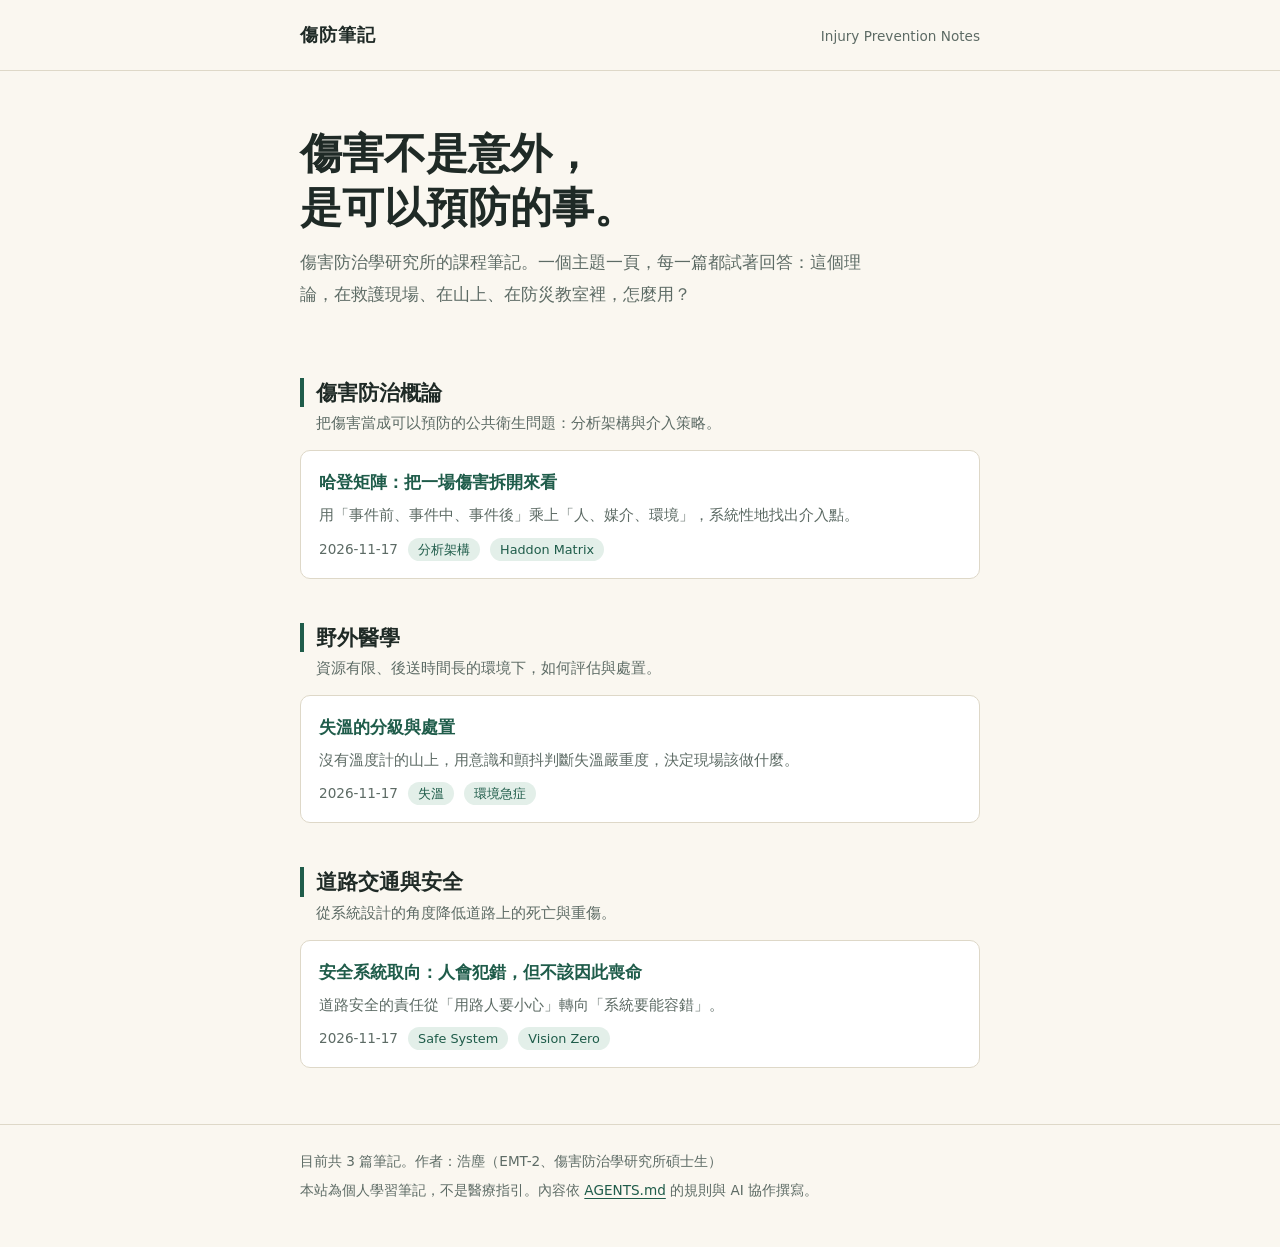
==== index.html @ d81adc54 "建立傷防筆記：AGENTS.md 規則、樣板與三篇範例筆記 Co-Authored-By: Claude Fable 5.2 <noreply@anthropic.com> Claude-Sessio" ====
<!DOCTYPE html>
<html lang="zh-Hant-TW">
<head>
  <meta charset="utf-8">
  <meta name="viewport" content="width=device-width, initial-scale=1">
  <title>傷防筆記｜傷害防治學研究所課程筆記</title>
  <meta name="description" content="臺北醫學大學傷害防治學研究所的課程筆記：一個主題一頁，每篇都連回現場。">
  <link rel="stylesheet" href="assets/style.css">
</head>
<body>
  <header class="site-header">
    <div class="wrap">
      <a class="site-title" href="index.html">傷防筆記</a>
      <span class="site-sub">Injury Prevention Notes</span>
    </div>
  </header>

  <main class="wrap">
    <div class="hero">
      <h1>傷害不是意外，<br>是可以預防的事。</h1>
      <p>傷害防治學研究所的課程筆記。一個主題一頁，每一篇都試著回答：這個理論，在救護現場、在山上、在防災教室裡，怎麼用？</p>
    </div>

    <div id="courses"></div>
    <noscript><p class="empty">請開啟 JavaScript 以顯示筆記清單。</p></noscript>
  </main>

  <footer class="site-footer">
    <div class="wrap">
      <p>目前共 <span id="note-count">0</span> 篇筆記。作者：浩塵（EMT-2、傷害防治學研究所碩士生）</p>
      <p>本站為個人學習筆記，不是醫療指引。內容依 <a href="AGENTS.md">AGENTS.md</a> 的規則與 AI 協作撰寫。</p>
    </div>
  </footer>

  <script src="data/notes.js"></script>
  <script src="assets/site.js"></script>
</body>
</html>
---- assets/style.css ----
:root {
  --bg: #faf7f0;
  --surface: #ffffff;
  --text: #1f2a26;
  --muted: #5d6b65;
  --line: #ded8c8;
  --accent: #1f5c4a;
  --accent-soft: #e3efe9;
  --warn: #b4531a;
  --warn-soft: #fbeadc;
  --radius: 10px;
  --font: "Noto Sans TC", "PingFang TC", "Microsoft JhengHei", system-ui, sans-serif;
  --font-serif: "Noto Serif TC", "Songti TC", "PMingLiU", serif;
}

@media (prefers-color-scheme: dark) {
  :root {
    --bg: #141a18;
    --surface: #1c2421;
    --text: #e6ebe7;
    --muted: #9aa8a1;
    --line: #2f3a36;
    --accent: #7fc9ae;
    --accent-soft: #20332c;
    --warn: #f0a268;
    --warn-soft: #3a2a1d;
  }
}

* { box-sizing: border-box; }

html { -webkit-text-size-adjust: 100%; }

body {
  margin: 0;
  background: var(--bg);
  color: var(--text);
  font-family: var(--font);
  font-size: 17px;
  line-height: 1.85;
}

.wrap {
  max-width: 720px;
  margin: 0 auto;
  padding: 0 20px;
}

a { color: var(--accent); text-underline-offset: 3px; }
a:hover { text-decoration-thickness: 2px; }

/* 頁首 */
.site-header {
  border-bottom: 1px solid var(--line);
  padding: 18px 0;
}
.site-header .wrap {
  display: flex;
  align-items: baseline;
  justify-content: space-between;
  gap: 12px;
}
.site-title {
  font-family: var(--font-serif);
  font-weight: 700;
  font-size: 1.15rem;
  color: var(--text);
  text-decoration: none;
  letter-spacing: 0.05em;
}
.site-sub { color: var(--muted); font-size: 0.85rem; }

/* 首頁 */
.hero { padding: 56px 0 24px; }
.hero h1 {
  font-family: var(--font-serif);
  font-size: clamp(1.9rem, 6vw, 2.6rem);
  line-height: 1.3;
  margin: 0 0 12px;
}
.hero p { color: var(--muted); margin: 0; max-width: 34em; }

.course { margin: 44px 0; }
.course h2 {
  font-family: var(--font-serif);
  font-size: 1.3rem;
  margin: 0 0 2px;
  padding-left: 12px;
  border-left: 4px solid var(--accent);
  line-height: 1.4;
}
.course-desc { color: var(--muted); font-size: 0.92rem; margin: 0 0 14px 16px; }

.note-list { list-style: none; margin: 0; padding: 0; display: grid; gap: 12px; }
.note-card {
  display: block;
  background: var(--surface);
  border: 1px solid var(--line);
  border-radius: var(--radius);
  padding: 16px 18px;
  color: inherit;
  text-decoration: none;
  transition: border-color 0.15s, transform 0.15s;
}
.note-card:hover { border-color: var(--accent); transform: translateY(-1px); }
.note-card h3 { margin: 0 0 4px; font-size: 1.08rem; color: var(--accent); }
.note-card p { margin: 0 0 8px; color: var(--muted); font-size: 0.93rem; line-height: 1.7; }
.note-card .meta { margin: 0; }

.empty { color: var(--muted); font-size: 0.93rem; margin-left: 16px; }

/* 共用 */
.meta {
  display: flex;
  flex-wrap: wrap;
  align-items: center;
  gap: 6px 10px;
  color: var(--muted);
  font-size: 0.85rem;
}
.tag {
  background: var(--accent-soft);
  color: var(--accent);
  border-radius: 999px;
  padding: 0 10px;
  font-size: 0.8rem;
  line-height: 1.8;
}

/* 筆記頁 */
.breadcrumb { margin: 28px 0 0; font-size: 0.88rem; color: var(--muted); }
.breadcrumb a { color: var(--muted); }

.note-head { padding: 12px 0 20px; border-bottom: 1px solid var(--line); }
.note-head h1 {
  font-family: var(--font-serif);
  font-size: clamp(1.7rem, 5.5vw, 2.2rem);
  line-height: 1.35;
  margin: 0 0 12px;
}

.note section { margin: 36px 0; }
.note h2 {
  font-family: var(--font-serif);
  font-size: 1.3rem;
  margin: 0 0 12px;
  padding-left: 12px;
  border-left: 4px solid var(--accent);
  line-height: 1.4;
}
.note h3 { font-size: 1.05rem; margin: 26px 0 8px; }
.note p { margin: 0 0 14px; }
.note ul, .note ol { margin: 0 0 14px; padding-left: 1.4em; }
.note li { margin-bottom: 4px; }

#key p {
  background: var(--accent-soft);
  border-radius: var(--radius);
  padding: 16px 18px;
  font-size: 1.05rem;
  font-weight: 500;
  margin: 0;
}

.callout {
  border-left: 4px solid var(--accent);
  background: var(--surface);
  border-radius: 0 var(--radius) var(--radius) 0;
  padding: 12px 16px;
  margin: 0 0 14px;
  font-size: 0.95rem;
}
.callout.warn { border-left-color: var(--warn); background: var(--warn-soft); }
.callout strong { color: var(--accent); }
.callout.warn strong { color: var(--warn); }

.table-wrap { overflow-x: auto; margin: 0 0 14px; }
table {
  border-collapse: collapse;
  width: 100%;
  min-width: 480px;
  font-size: 0.92rem;
  line-height: 1.65;
  background: var(--surface);
}
th, td { border: 1px solid var(--line); padding: 8px 10px; text-align: left; vertical-align: top; }
th { background: var(--accent-soft); color: var(--accent); font-weight: 600; white-space: nowrap; }

details {
  background: var(--surface);
  border: 1px solid var(--line);
  border-radius: var(--radius);
  padding: 10px 16px;
  margin-bottom: 10px;
}
summary { cursor: pointer; font-weight: 500; }
details[open] summary { margin-bottom: 8px; color: var(--accent); }
details p:last-child { margin-bottom: 0; }

#refs li { font-size: 0.9rem; color: var(--muted); }

/* 頁尾 */
.site-footer {
  border-top: 1px solid var(--line);
  margin-top: 56px;
  padding: 24px 0 40px;
  color: var(--muted);
  font-size: 0.85rem;
}
.site-footer p { margin: 0 0 4px; }
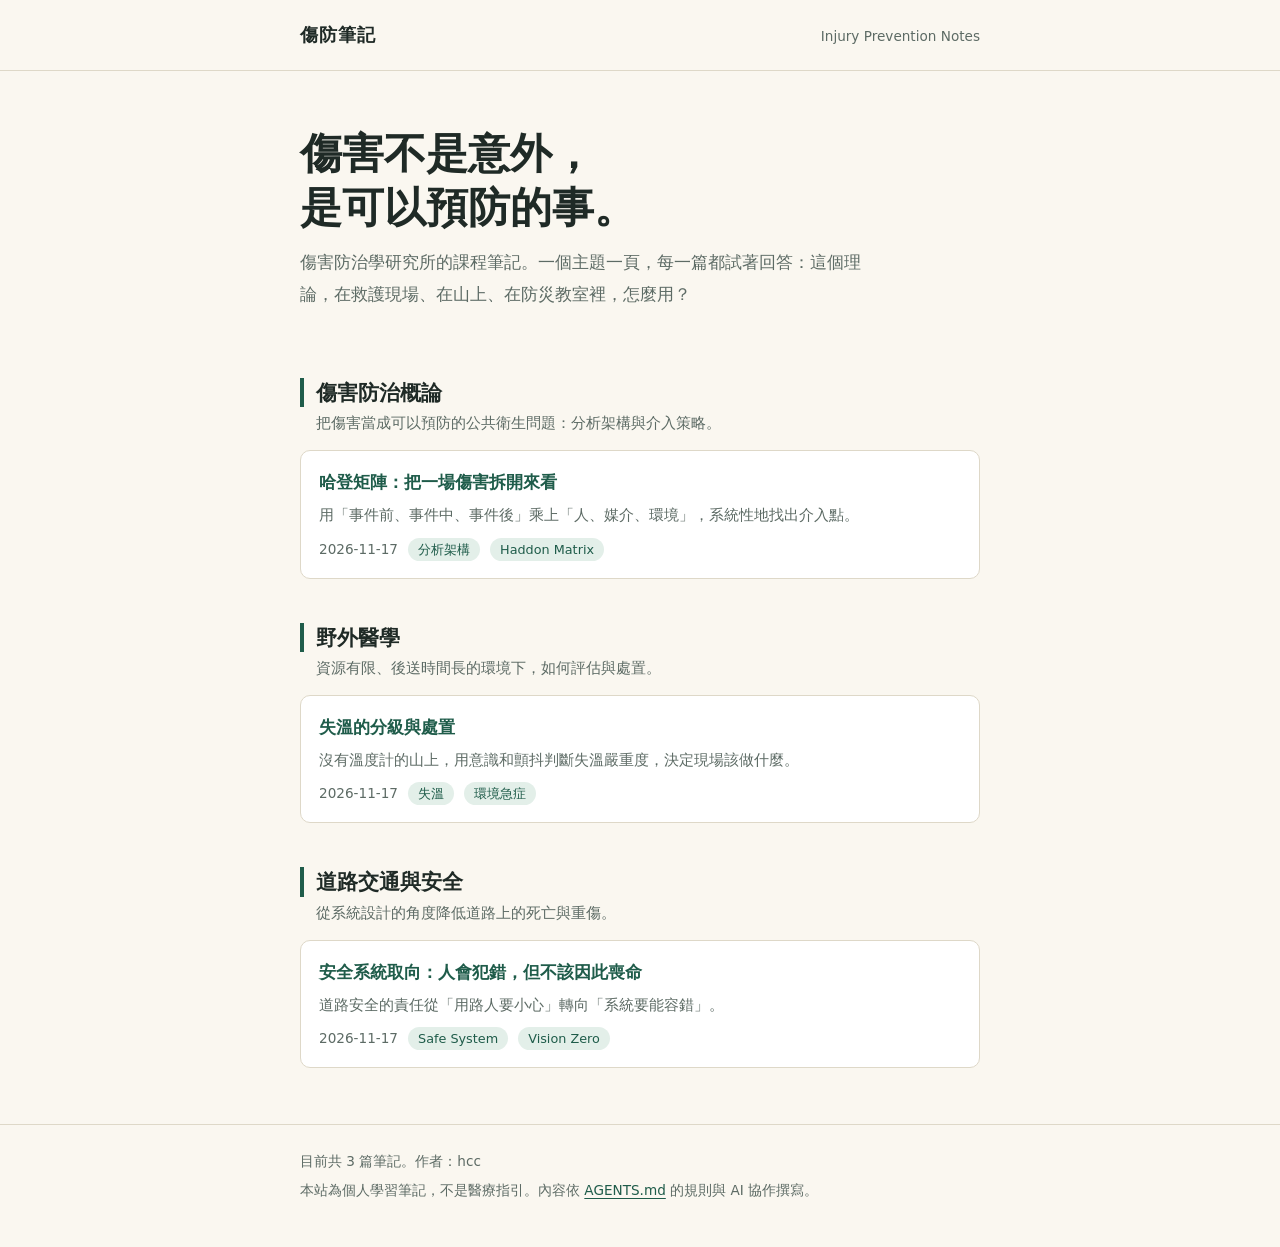
==== commit e96436c2: "頁尾作者改為 hcc Co-Authored-By: Claude Fable 5.2 <noreply@anthropic.com> Claude-Session: https://claude.a" ====
--- a/index.html
+++ b/index.html
@@ -27,7 +27,7 @@
 
   <footer class="site-footer">
     <div class="wrap">
-      <p>目前共 <span id="note-count">0</span> 篇筆記。作者：浩塵（EMT-2、傷害防治學研究所碩士生）</p>
+      <p>目前共 <span id="note-count">0</span> 篇筆記。作者：hcc</p>
       <p>本站為個人學習筆記，不是醫療指引。內容依 <a href="AGENTS.md">AGENTS.md</a> 的規則與 AI 協作撰寫。</p>
     </div>
   </footer>
